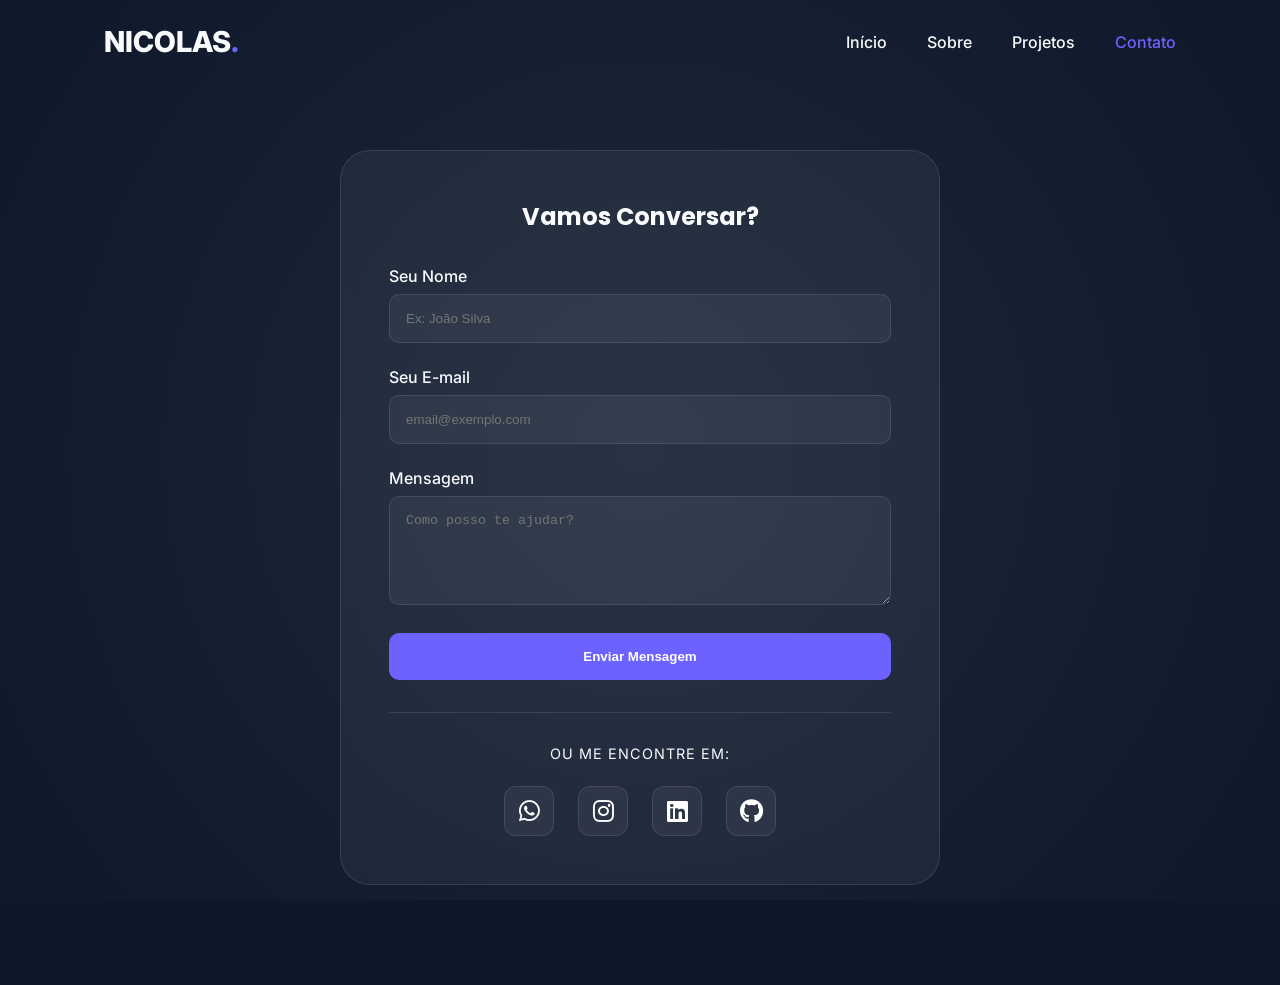
==== contatos.html @ 26ff2256 "Add files via upload" ====
<!DOCTYPE html>
<html lang="pt-br">
<head>
    <meta charset="UTF-8">
    <meta name="viewport" content="width=device-width, initial-scale=1.0">
    <title>Contato | Nicolas</title>
    
    <!-- Favicon -->
    <link rel="icon" type="image/png" href="https://img.icons8.com/ios-filled/50/ffffff/code.png">

    <link href="https://fonts.googleapis.com/css2?family=Inter:wght@400;600;800&family=Poppins:wght@600;700&display=swap" rel="stylesheet">
    <link rel="stylesheet" href="https://cdnjs.cloudflare.com/ajax/libs/font-awesome/6.4.0/css/all.min.css">
    <link rel="stylesheet" href="style.css">
    <style>
        .contact-section { padding: 150px 0 100px; display: flex; justify-content: center; }
        .contact-container { background: var(--glass  ); border: 1px solid var(--glass-border); padding: 3rem; border-radius: 30px; width: 100%; max-width: 600px; backdrop-filter: blur(10px); }
        .form-group { margin-bottom: 1.5rem; }
        .form-group label { display: block; margin-bottom: 0.5rem; color: var(--light); font-weight: 500; }
        .form-group input, .form-group textarea { width: 100%; padding: 1rem; background: rgba(255,255,255,0.05); border: 1px solid var(--glass-border); border-radius: 10px; color: white; transition: 0.3s; }
        .form-group input:focus, .form-group textarea:focus { border-color: var(--primary); outline: none; background: rgba(255,255,255,0.1); }
        .submit-btn { width: 100%; padding: 1rem; background: var(--primary); color: white; border-radius: 10px; font-weight: 600; cursor: pointer; transition: 0.3s; border: none; margin-bottom: 2rem; }
        .submit-btn:hover { background: #5a52e0; transform: translateY(-3px); }

        .social-contact { text-align: center; border-top: 1px solid var(--glass-border); padding-top: 2rem; }
        .social-contact p { color: var(--light); margin-bottom: 1.5rem; font-size: 0.9rem; text-transform: uppercase; letter-spacing: 1px; }
        .social-icons-grid { display: flex; justify-content: center; gap: 1.5rem; }
        .social-item { display: flex; align-items: center; justify-content: center; width: 50px; height: 50px; background: rgba(255,255,255,0.05); border: 1px solid var(--glass-border); border-radius: 12px; color: white; font-size: 1.5rem; transition: 0.3s ease; text-decoration: none; }
        .social-item:hover { background: var(--primary); transform: translateY(-5px); box-shadow: 0 10px 20px rgba(108, 99, 255, 0.3); }
        .social-item.whatsapp:hover { background: #25D366; }
        .social-item.instagram:hover { background: #E1306C; }
        .social-item.linkedin:hover { background: #0077B5; }
        .social-item.github:hover { background: #333; }
    </style>
</head>
<body>
    <div class="bg-gradient"></div>
    <header>
        <nav class="container">
            <div class="logo"><a href="index.html">NICOLAS<span>.</span></a></div>
            <ul class="nav-links">
                <li><a href="index.html">Início</a></li>
                <li><a href="sobre.html">Sobre</a></li>
                <li><a href="projetos.html">Projetos</a></li>
                <li><a href="contatos.html" class="active">Contato</a></li>
            </ul>
        </nav>
    </header>
    <main class="container contact-section">
        <div class="contact-container">
            <h2 style="text-align: center; margin-bottom: 2rem;">Vamos Conversar?</h2>
            <form>
                <div class="form-group">
                    <label>Seu Nome</label>
                    <input type="text" placeholder="Ex: João Silva">
                </div>
                <div class="form-group">
                    <label>Seu E-mail</label>
                    <input type="email" placeholder="email@exemplo.com">
                </div>
                <div class="form-group">
                    <label>Mensagem</label>
                    <textarea rows="5" placeholder="Como posso te ajudar?"></textarea>
                </div>
                <button type="submit" class="submit-btn">Enviar Mensagem</button>
            </form>
            <div class="social-contact">
                <p>Ou me encontre em:</p>
                <div class="social-icons-grid">
                    <a href="#" target="_blank" class="social-item whatsapp"><i class="fab fa-whatsapp"></i></a>
                    <a href="#" target="_blank" class="social-item instagram"><i class="fab fa-instagram"></i></a>
                    <a href="#" target="_blank" class="social-item linkedin"><i class="fab fa-linkedin"></i></a>
                    <a href="#" target="_blank" class="social-item github"><i class="fab fa-github"></i></a>
                </div>
            </div>
        </div>
    </main>
    <script src="script.js"></script>
</body>
</html>
---- style.css ----
:root {
    --primary: #6c63ff;
    --secondary: #2f2e41;
    --accent: #00d2ff;
    --dark: #0f172a;
    --light: #f8fafc;
    --glass: rgba(255, 255, 255, 0.05);
    --glass-border: rgba(255, 255, 255, 0.1);
    --shadow: 0 10px 30px rgba(0, 0, 0, 0.3);
    --transition: all 0.3s ease;
}

* {
    margin: 0; padding: 0; box-sizing: border-box;
    text-decoration: none; list-style: none; border: none; outline: none;
    scroll-behavior: smooth;
}

body {
    font-family: 'Inter', sans-serif;
    background-color: var(--dark);
    color: var(--light);
    overflow-x: hidden;
    min-height: 100vh;
}

h1, h2, h3 { font-family: 'Poppins', sans-serif; }

.container { max-width: 1200px; margin: 0 auto; padding: 0 5%; }

/* Background Animado */
.bg-gradient {
    position: fixed; top: 0; left: 0; width: 100%; height: 100%;
    background: radial-gradient(circle at 50% 50%, #1e293b 0%, #0f172a 100%);
    z-index: -2;
}

.bg-circles {
    position: fixed; top: 0; left: 0; width: 100%; height: 100%;
    z-index: -1; overflow: hidden;
}

.circle {
    position: absolute; border-radius: 50%; filter: blur(80px);
    opacity: 0.4; animation: move 20s infinite alternate;
}

.c1 { width: 400px; height: 400px; background: var(--primary); top: -100px; right: -100px; }
.c2 { width: 300px; height: 300px; background: var(--accent); bottom: -50px; left: -50px; animation-delay: -5s; }
.c3 { width: 250px; height: 250px; background: #ff6b6b; top: 40%; left: 30%; animation-delay: -10s; }

@keyframes move { from { transform: translate(0, 0); } to { transform: translate(50px, 50px); } }

/* Header */
header {
    position: fixed; top: 0; left: 0; width: 100%; z-index: 1000;
    padding: 1.5rem 0; transition: var(--transition);
}

header.scrolled {
    background: rgba(15, 23, 42, 0.8); backdrop-filter: blur(15px);
    padding: 1rem 0; border-bottom: 1px solid var(--glass-border);
}

nav { display: flex; justify-content: space-between; align-items: center; }

.logo a { font-size: 1.8rem; font-weight: 800; color: var(--light); }
.logo span { color: var(--primary); }

.nav-links { display: flex; gap: 2.5rem; }
.nav-links a { color: var(--light); font-weight: 500; transition: var(--transition); position: relative; }
.nav-links a:hover, .nav-links a.active { color: var(--primary); }

/* Hero */
.hero { height: 100vh; display: flex; align-items: center; justify-content: space-between; padding-top: 80px; }
.hero-content { flex: 1; }
.greeting { color: var(--primary); font-size: 1.2rem; margin-bottom: 0.5rem; }
.name { font-size: 4rem; font-weight: 800; margin-bottom: 1rem; line-height: 1.1; }
.role { font-size: 1.5rem; color: var(--accent); margin-bottom: 1.5rem; }
.description { color: #94a3b8; max-width: 500px; margin-bottom: 2rem; line-height: 1.6; }

.btn { padding: 0.8rem 2rem; border-radius: 50px; font-weight: 600; transition: var(--transition); cursor: pointer; display: inline-block; }
.btn-primary { background: var(--primary); color: white; box-shadow: 0 5px 15px rgba(108, 99, 255, 0.4); }
.btn-primary:hover { transform: translateY(-3px); box-shadow: 0 8px 20px rgba(108, 99, 255, 0.6); }
.btn-secondary { background: transparent; border: 2px solid var(--primary); color: var(--primary); margin-left: 10px; }
.btn-secondary:hover { background: var(--primary); color: white; }

.social-links { display: flex; gap: 1.5rem; margin-top: 2rem; }
.social-links a { font-size: 1.5rem; color: #94a3b8; transition: var(--transition); }
.social-links a:hover { color: var(--primary); transform: translateY(-3px); }

.image-wrapper {
    width: 400px; height: 400px; position: relative;
    border-radius: 30% 70% 70% 30% / 30% 30% 70% 70%;
    overflow: hidden; border: 5px solid var(--glass-border);
    animation: morph 8s ease-in-out infinite;
}
.image-wrapper img { width: 100%; height: 100%; object-fit: cover; }

@keyframes morph {
    0% { border-radius: 30% 70% 70% 30% / 30% 30% 70% 70%; }
    50% { border-radius: 50% 50% 33% 67% / 55% 27% 73% 45%; }
    100% { border-radius: 30% 70% 70% 30% / 30% 30% 70% 70%; }
}

/* Responsivo */
@media (max-width: 992px) {
    .hero { flex-direction: column-reverse; text-align: center; height: auto; padding: 120px 0 60px; }
    .image-wrapper { width: 300px; height: 300px; margin: 0 auto 3rem; }
    .description { margin: 0 auto 2rem; }
}

@media (max-width: 768px) {
    .menu-toggle { display: block; }
    .nav-links {
        position: fixed; top: -100%; left: 0; width: 100%; height: 100vh;
        background: var(--dark); flex-direction: column; align-items: center;
        justify-content: center; transition: 0.5s; z-index: 999;
    }
    .nav-links.active { top: 0; }
    .name { font-size: 2.8rem; }
}
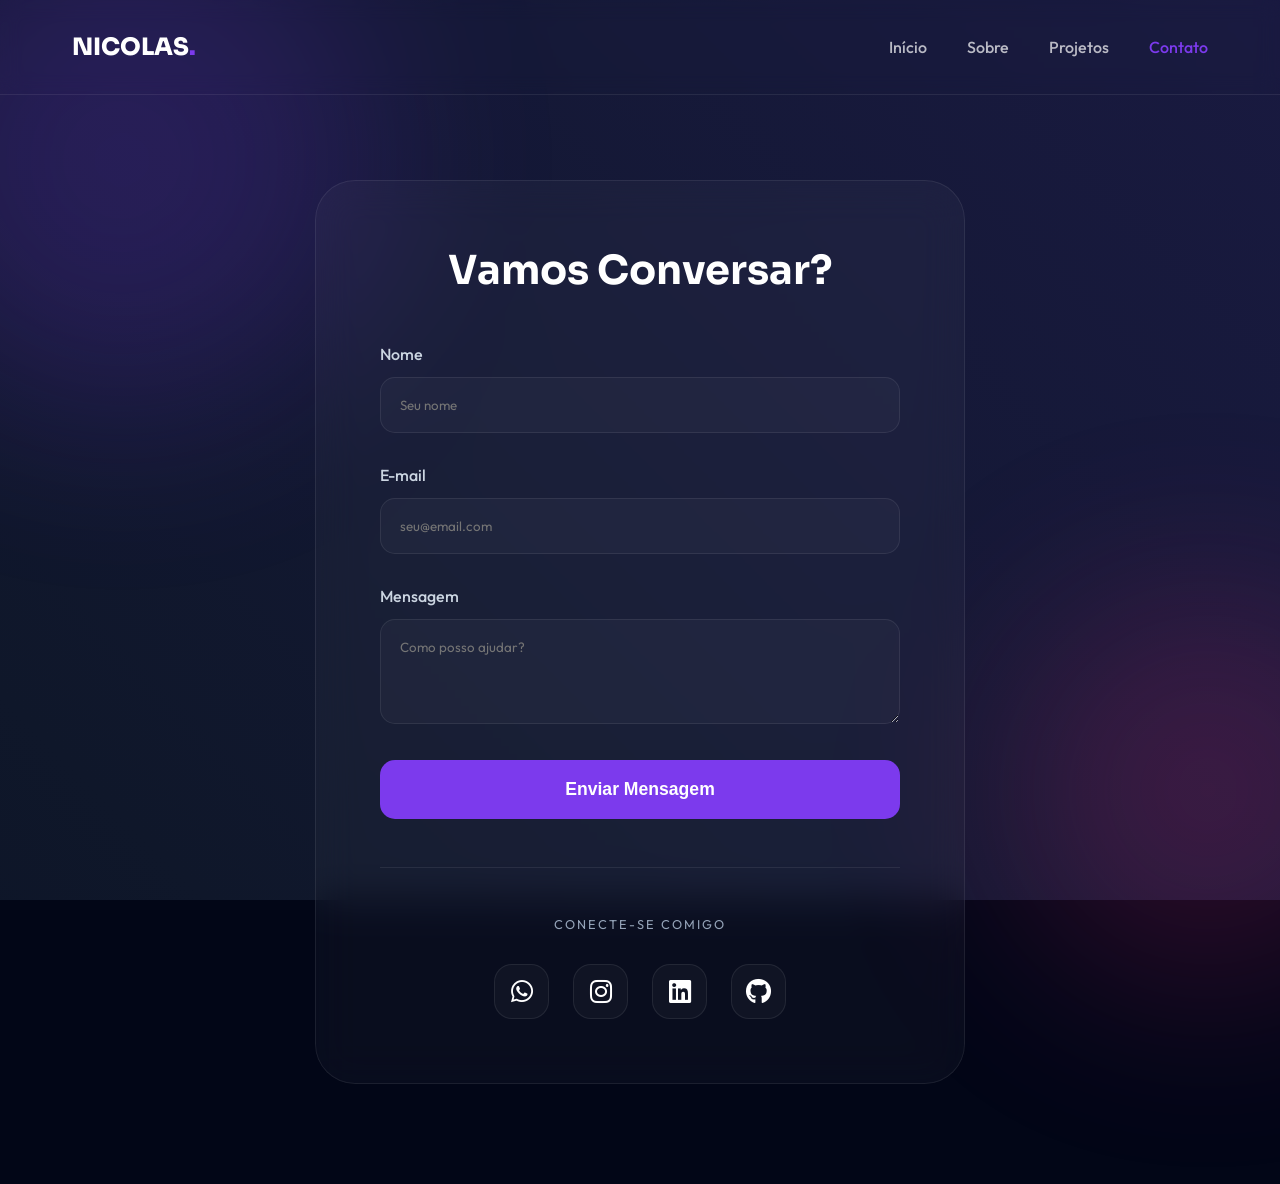
==== commit b2a748bd: "Update contatos.html" ====
--- a/contatos.html
+++ b/contatos.html
@@ -4,76 +4,74 @@
     <meta charset="UTF-8">
     <meta name="viewport" content="width=device-width, initial-scale=1.0">
     <title>Contato | Nicolas</title>
-    
-    <!-- Favicon -->
     <link rel="icon" type="image/png" href="https://img.icons8.com/ios-filled/50/ffffff/code.png">
+    <link href="https://fonts.googleapis.com/css2?family=Sora:wght@400;600;800&family=Outfit:wght@300;400;600&display=swap" rel="stylesheet">
+    <link rel="stylesheet" href="https://cdnjs.cloudflare.com/ajax/libs/font-awesome/6.4.0/css/all.min.css">
+    <style>
+        :root { --primary: #7c3aed; --secondary: #db2777; --dark: #020617; --glass: rgba(255, 255, 255, 0.03 ); --glass-border: rgba(255, 255, 255, 0.08); }
+        * { margin: 0; padding: 0; box-sizing: border-box; }
+        body { font-family: 'Outfit', sans-serif; background: var(--dark); color: white; overflow-x: hidden; }
+        .bg-gradient { position: fixed; inset: 0; background: linear-gradient(45deg, #020617, #0f172a, #1e1b4b, #020617); background-size: 400% 400%; z-index: -2; animation: gradientBG 15s ease infinite; }
+        @keyframes gradientBG { 0% { background-position: 0% 50%; } 50% { background-position: 100% 50%; } 100% { background-position: 0% 50%; } }
+        .circle { position: fixed; border-radius: 50%; filter: blur(100px); opacity: 0.2; z-index: -1; animation: float 20s infinite alternate; }
+        .c1 { width: 500px; height: 500px; top: -10%; left: -10%; background: var(--primary); }
+        .c2 { width: 400px; height: 400px; bottom: -10%; right: -10%; background: var(--secondary); }
+        
+        .container { max-width: 1200px; margin: 0 auto; padding: 0 2rem; }
+        header { padding: 2rem 0; position: fixed; width: 100%; top: 0; z-index: 100; backdrop-filter: blur(10px); border-bottom: 1px solid var(--glass-border); }
+        nav { display: flex; justify-content: space-between; align-items: center; }
+        .logo a { font-family: 'Sora', sans-serif; font-size: 1.5rem; font-weight: 800; color: white; text-decoration: none; }
+        .logo span { color: var(--primary); }
+        .nav-links { display: flex; list-style: none; gap: 2.5rem; }
+        .nav-links a { color: white; text-decoration: none; font-weight: 500; opacity: 0.7; transition: 0.3s; }
+        .nav-links a:hover, .nav-links a.active { opacity: 1; color: var(--primary); }
 
-    <link href="https://fonts.googleapis.com/css2?family=Inter:wght@400;600;800&family=Poppins:wght@600;700&display=swap" rel="stylesheet">
-    <link rel="stylesheet" href="https://cdnjs.cloudflare.com/ajax/libs/font-awesome/6.4.0/css/all.min.css">
-    <link rel="stylesheet" href="style.css">
-    <style>
-        .contact-section { padding: 150px 0 100px; display: flex; justify-content: center; }
-        .contact-container { background: var(--glass  ); border: 1px solid var(--glass-border); padding: 3rem; border-radius: 30px; width: 100%; max-width: 600px; backdrop-filter: blur(10px); }
-        .form-group { margin-bottom: 1.5rem; }
-        .form-group label { display: block; margin-bottom: 0.5rem; color: var(--light); font-weight: 500; }
-        .form-group input, .form-group textarea { width: 100%; padding: 1rem; background: rgba(255,255,255,0.05); border: 1px solid var(--glass-border); border-radius: 10px; color: white; transition: 0.3s; }
-        .form-group input:focus, .form-group textarea:focus { border-color: var(--primary); outline: none; background: rgba(255,255,255,0.1); }
-        .submit-btn { width: 100%; padding: 1rem; background: var(--primary); color: white; border-radius: 10px; font-weight: 600; cursor: pointer; transition: 0.3s; border: none; margin-bottom: 2rem; }
-        .submit-btn:hover { background: #5a52e0; transform: translateY(-3px); }
-
-        .social-contact { text-align: center; border-top: 1px solid var(--glass-border); padding-top: 2rem; }
-        .social-contact p { color: var(--light); margin-bottom: 1.5rem; font-size: 0.9rem; text-transform: uppercase; letter-spacing: 1px; }
-        .social-icons-grid { display: flex; justify-content: center; gap: 1.5rem; }
-        .social-item { display: flex; align-items: center; justify-content: center; width: 50px; height: 50px; background: rgba(255,255,255,0.05); border: 1px solid var(--glass-border); border-radius: 12px; color: white; font-size: 1.5rem; transition: 0.3s ease; text-decoration: none; }
-        .social-item:hover { background: var(--primary); transform: translateY(-5px); box-shadow: 0 10px 20px rgba(108, 99, 255, 0.3); }
-        .social-item.whatsapp:hover { background: #25D366; }
-        .social-item.instagram:hover { background: #E1306C; }
-        .social-item.linkedin:hover { background: #0077B5; }
-        .social-item.github:hover { background: #333; }
+        .contact-section { padding: 180px 0 100px; display: flex; justify-content: center; }
+        .contact-container { background: var(--glass); border: 1px solid var(--glass-border); padding: 4rem; border-radius: 40px; width: 100%; max-width: 650px; backdrop-filter: blur(20px); }
+        .contact-container h2 { font-family: 'Sora', sans-serif; font-size: 2.5rem; text-align: center; margin-bottom: 3rem; }
+        
+        .form-group { margin-bottom: 2rem; }
+        .form-group label { display: block; margin-bottom: 0.8rem; color: #cbd5e1; font-weight: 500; }
+        .form-group input, .form-group textarea { width: 100%; padding: 1.2rem; background: rgba(255,255,255,0.03); border: 1px solid var(--glass-border); border-radius: 15px; color: white; transition: 0.3s; font-family: 'Outfit', sans-serif; }
+        .form-group input:focus, .form-group textarea:focus { border-color: var(--primary); outline: none; background: rgba(255,255,255,0.08); }
+        
+        .submit-btn { width: 100%; padding: 1.2rem; background: var(--primary); color: white; border-radius: 15px; font-weight: 700; cursor: pointer; transition: 0.4s; border: none; margin-bottom: 3rem; font-size: 1.1rem; }
+        .submit-btn:hover { transform: translateY(-5px); box-shadow: 0 10px 25px rgba(124, 58, 237, 0.4); }
+        
+        .social-contact { text-align: center; border-top: 1px solid var(--glass-border); padding-top: 3rem; }
+        .social-icons-grid { display: flex; justify-content: center; gap: 1.5rem; flex-wrap: wrap; }
+        .social-item { display: flex; align-items: center; justify-content: center; width: 55px; height: 55px; background: var(--glass); border: 1px solid var(--glass-border); border-radius: 18px; color: white; font-size: 1.6rem; transition: 0.4s; text-decoration: none; }
+        .social-item:hover { transform: translateY(-8px); color: white; }
+        
+        .social-item.whatsapp:hover { background: #25D366; box-shadow: 0 10px 20px rgba(37, 211, 102, 0.3); }
+        .social-item.instagram:hover { background: #E1306C; box-shadow: 0 10px 20px rgba(225, 48, 108, 0.3); }
+        .social-item.linkedin:hover { background: #0077B5; box-shadow: 0 10px 20px rgba(0, 119, 181, 0.3); }
+        .social-item.github:hover { background: #333; box-shadow: 0 10px 20px rgba(0, 0, 0, 0.3); }
     </style>
 </head>
 <body>
-    <div class="bg-gradient"></div>
-    <header>
-        <nav class="container">
-            <div class="logo"><a href="index.html">NICOLAS<span>.</span></a></div>
-            <ul class="nav-links">
-                <li><a href="index.html">Início</a></li>
-                <li><a href="sobre.html">Sobre</a></li>
-                <li><a href="projetos.html">Projetos</a></li>
-                <li><a href="contatos.html" class="active">Contato</a></li>
-            </ul>
-        </nav>
-    </header>
+    <div class="bg-gradient"></div><div class="circle c1"></div><div class="circle c2"></div>
+    <header><nav class="container"><div class="logo"><a href="index.html">NICOLAS<span>.</span></a></div><ul class="nav-links"><li><a href="index.html">Início</a></li><li><a href="sobre.html">Sobre</a></li><li><a href="projetos.html">Projetos</a></li><li><a href="contatos.html" class="active">Contato</a></li></ul></nav></header>
     <main class="container contact-section">
         <div class="contact-container">
-            <h2 style="text-align: center; margin-bottom: 2rem;">Vamos Conversar?</h2>
+            <h2>Vamos Conversar?</h2>
             <form>
-                <div class="form-group">
-                    <label>Seu Nome</label>
-                    <input type="text" placeholder="Ex: João Silva">
-                </div>
-                <div class="form-group">
-                    <label>Seu E-mail</label>
-                    <input type="email" placeholder="email@exemplo.com">
-                </div>
-                <div class="form-group">
-                    <label>Mensagem</label>
-                    <textarea rows="5" placeholder="Como posso te ajudar?"></textarea>
-                </div>
+                <div class="form-group"><label>Nome</label><input type="text" placeholder="Seu nome"></div>
+                <div class="form-group"><label>E-mail</label><input type="email" placeholder="seu@email.com"></div>
+                <div class="form-group"><label>Mensagem</label><textarea rows="4" placeholder="Como posso ajudar?"></textarea></div>
                 <button type="submit" class="submit-btn">Enviar Mensagem</button>
             </form>
             <div class="social-contact">
-                <p>Ou me encontre em:</p>
+                <p style="margin-bottom: 2rem; color: #94a3b8; text-transform: uppercase; letter-spacing: 2px; font-size: 0.8rem;">Conecte-se comigo</p>
                 <div class="social-icons-grid">
-                    <a href="#" target="_blank" class="social-item whatsapp"><i class="fab fa-whatsapp"></i></a>
-                    <a href="#" target="_blank" class="social-item instagram"><i class="fab fa-instagram"></i></a>
-                    <a href="#" target="_blank" class="social-item linkedin"><i class="fab fa-linkedin"></i></a>
-                    <a href="#" target="_blank" class="social-item github"><i class="fab fa-github"></i></a>
+                    <!-- Links reais atualizados abaixo -->
+                    <a href="https://wa.me/SEUNUMERO" target="_blank" class="social-item whatsapp" title="WhatsApp"><i class="fab fa-whatsapp"></i></a>
+                    <a href="https://www.instagram.com/SEUUSER" target="_blank" class="social-item instagram" title="Instagram"><i class="fab fa-instagram"></i></a>
+                    <a href="https://www.linkedin.com/in/nicolas-rodrigues-4a1564402/" target="_blank" class="social-item linkedin" title="LinkedIn"><i class="fab fa-linkedin"></i></a>
+                    <a href="https://github.com/SEUUSER" target="_blank" class="social-item github" title="GitHub"><i class="fab fa-github"></i></a>
                 </div>
             </div>
         </div>
     </main>
-    <script src="script.js"></script>
 </body>
 </html>
